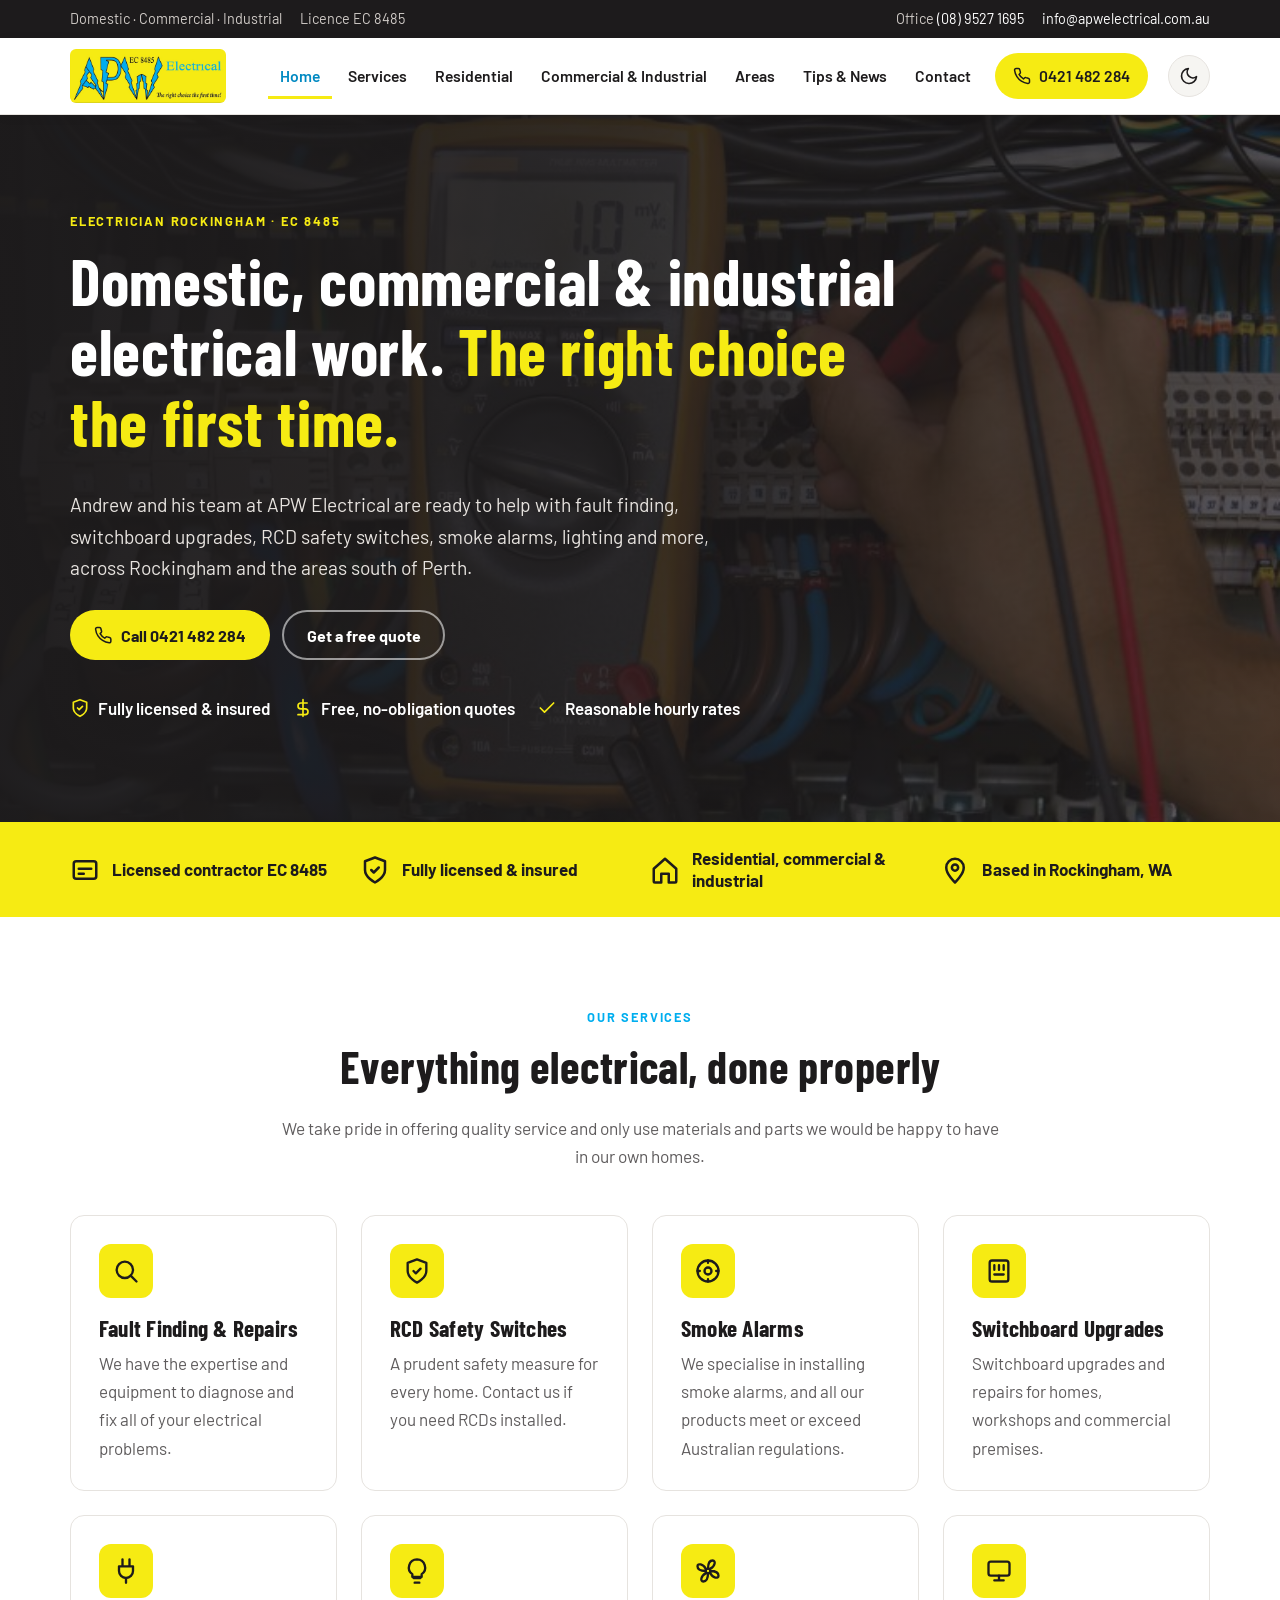
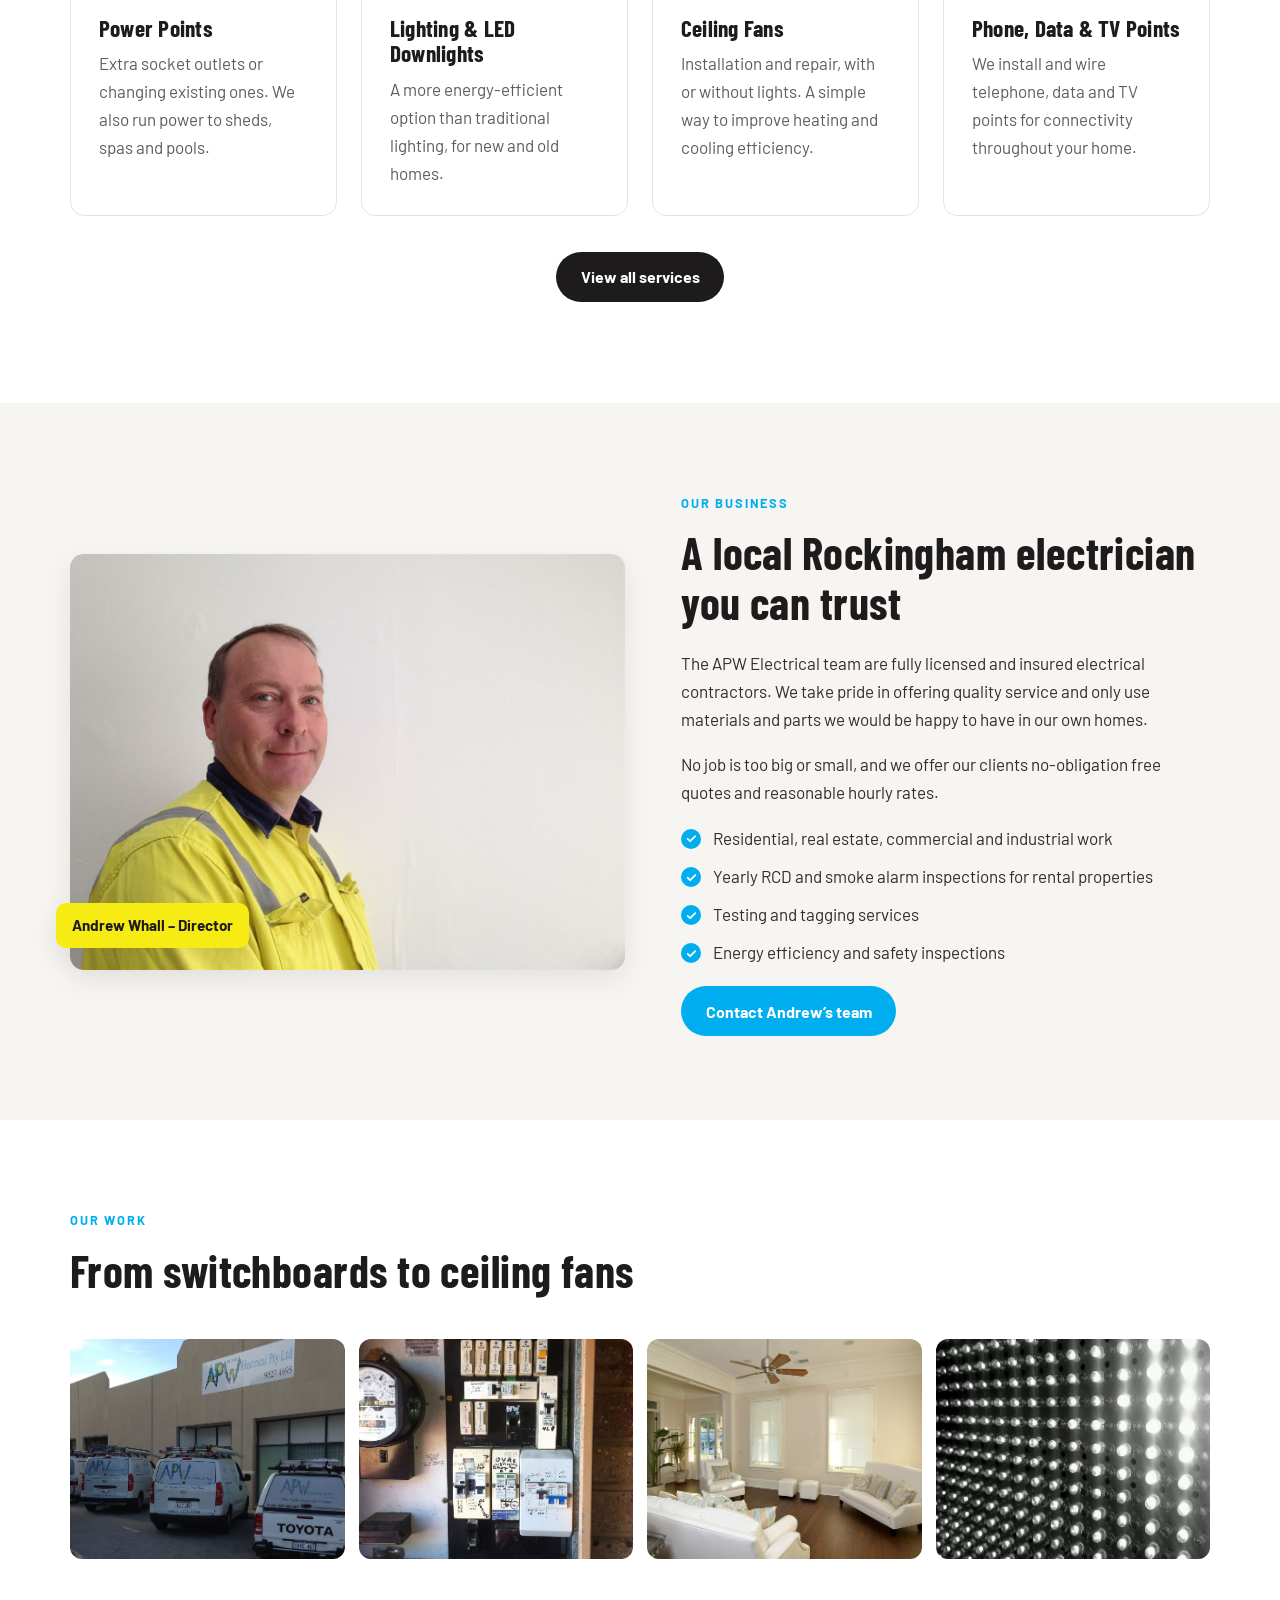
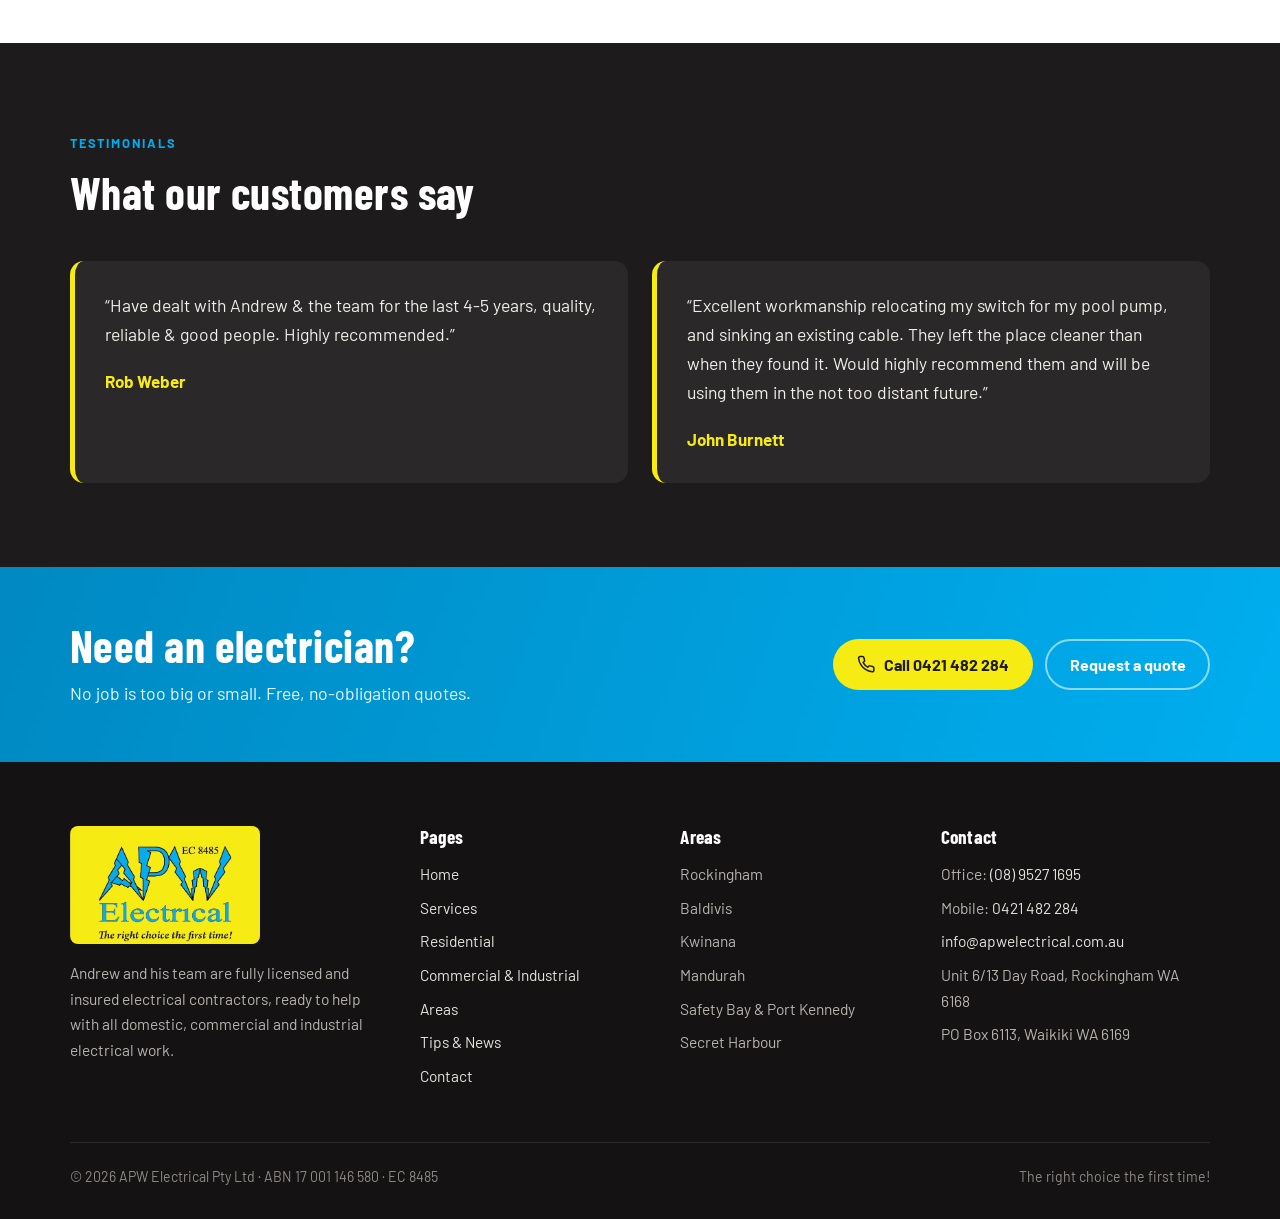
==== index.html @ 7815c83f "Initial commit: apw-electrical site" ====
<!DOCTYPE html>
<html lang="en-AU">
<head>
<meta charset="utf-8">
<meta name="viewport" content="width=device-width, initial-scale=1">
<title>APW Electrical | Electrician Rockingham | (08) 9527 1695</title>
<meta name="description" content="Licensed Rockingham electricians for domestic, commercial and industrial work. RCD safety switches, smoke alarms, switchboards, lighting and fault finding. Call 0421 482 284.">
<meta name="theme-color" content="#1d1b1c">
<script>(function(){var d=document.documentElement,t;try{t=localStorage.getItem('apw-theme')}catch(e){}if(t!=='light'&&t!=='dark'){t=window.matchMedia&&matchMedia('(prefers-color-scheme: dark)').matches?'dark':'light'}d.setAttribute('data-theme',t);d.classList.add('js')})();</script>
<link rel="preconnect" href="https://fonts.googleapis.com">
<link rel="preconnect" href="https://fonts.gstatic.com" crossorigin>
<link href="https://fonts.googleapis.com/css2?family=Barlow:wght@400;500;600;700&family=Barlow+Condensed:wght@600;700&display=swap" rel="stylesheet">
<link rel="stylesheet" href="css/style.css">
</head>
<body>
<a class="skip-link" href="#main">Skip to content</a>

<div class="topbar">
  <div class="container">
    <div><span>Domestic &middot; Commercial &middot; Industrial</span><span>Licence EC 8485</span></div>
    <div><span>Office <a href="tel:+61895271695">(08) 9527 1695</a></span><span><a href="mailto:info@apwelectrical.com.au">info@apwelectrical.com.au</a></span></div>
  </div>
</div>

<header class="site-header">
  <div class="container">
    <a class="brand" href="index.html" aria-label="APW Electrical home">
      <img src="images/apw-logo.jpg" alt="APW Electrical EC 8485 - The right choice the first time!" width="900" height="312">
    </a>
    <button class="menu-toggle" type="button" aria-label="Open menu" aria-expanded="false" aria-controls="site-nav">
      <svg class="icon-open" viewBox="0 0 24 24" fill="none" stroke="currentColor" stroke-width="2.2" stroke-linecap="round" aria-hidden="true"><path d="M3 6h18M3 12h18M3 18h18"/></svg>
      <svg class="icon-close" viewBox="0 0 24 24" fill="none" stroke="currentColor" stroke-width="2.2" stroke-linecap="round" aria-hidden="true"><path d="M6 6l12 12M18 6L6 18"/></svg>
    </button>
    <nav class="nav" id="site-nav" aria-label="Main">
      <ul>
        <li><a href="index.html" data-page="home" aria-current="page">Home</a></li>
        <li><a href="services.html" data-page="services">Services</a></li>
        <li><a href="residential.html" data-page="residential">Residential</a></li>
        <li><a href="commercial.html" data-page="commercial">Commercial &amp; Industrial</a></li>
        <li><a href="areas.html" data-page="areas">Areas</a></li>
        <li><a href="news.html" data-page="news">Tips &amp; News</a></li>
        <li><a href="contact.html" data-page="contact">Contact</a></li>
        <li class="nav-call"><a href="tel:+61421482284"><svg viewBox="0 0 24 24" fill="none" stroke="currentColor" stroke-width="2" stroke-linecap="round" stroke-linejoin="round" aria-hidden="true"><path d="M22 16.9v3a2 2 0 0 1-2.2 2 19.8 19.8 0 0 1-8.6-3.1 19.5 19.5 0 0 1-6-6A19.8 19.8 0 0 1 2.1 4.2 2 2 0 0 1 4.1 2h3a2 2 0 0 1 2 1.7c.1 1 .4 1.9.7 2.8a2 2 0 0 1-.5 2.1L8 9.9a16 16 0 0 0 6 6l1.3-1.3a2 2 0 0 1 2.1-.4c.9.3 1.8.6 2.8.7a2 2 0 0 1 1.7 2z"/></svg>0421 482 284</a></li>
      </ul>
    </nav>
    <button class="theme-toggle" type="button" aria-label="Switch to dark mode">
      <svg class="i-moon" viewBox="0 0 24 24" fill="none" stroke="currentColor" stroke-width="2" stroke-linecap="round" stroke-linejoin="round" aria-hidden="true"><path d="M21 12.8A9 9 0 1 1 11.2 3a7 7 0 0 0 9.8 9.8z"/></svg>
      <svg class="i-sun" viewBox="0 0 24 24" fill="none" stroke="currentColor" stroke-width="2" stroke-linecap="round" stroke-linejoin="round" aria-hidden="true"><circle cx="12" cy="12" r="4"/><path d="M12 2v2M12 20v2M4.9 4.9l1.4 1.4M17.7 17.7l1.4 1.4M2 12h2M20 12h2M4.9 19.1l1.4-1.4M17.7 6.3l1.4-1.4"/></svg>
    </button>
  </div>
</header>

<main id="main">
<section class="hero">
  <div class="hero-bg" style="background-image:url('images/multimeter-testing.jpg')"></div>
  <div class="container">
    <span class="eyebrow">Electrician Rockingham &middot; EC 8485</span>
    <h1>Domestic, commercial &amp; industrial electrical work. <span class="hl">The right choice the first time.</span></h1>
    <p class="lead">Andrew and his team at APW Electrical are ready to help with fault finding, switchboard upgrades, RCD safety switches, smoke alarms, lighting and more, across Rockingham and the areas south of Perth.</p>
    <div class="hero-actions">
      <a class="btn btn-yellow" href="tel:+61421482284"><svg viewBox="0 0 24 24" fill="none" stroke="currentColor" stroke-width="2" stroke-linecap="round" stroke-linejoin="round" aria-hidden="true"><path d="M22 16.9v3a2 2 0 0 1-2.2 2 19.8 19.8 0 0 1-8.6-3.1 19.5 19.5 0 0 1-6-6A19.8 19.8 0 0 1 2.1 4.2 2 2 0 0 1 4.1 2h3a2 2 0 0 1 2 1.7c.1 1 .4 1.9.7 2.8a2 2 0 0 1-.5 2.1L8 9.9a16 16 0 0 0 6 6l1.3-1.3a2 2 0 0 1 2.1-.4c.9.3 1.8.6 2.8.7a2 2 0 0 1 1.7 2z"/></svg>Call 0421 482 284</a>
      <a class="btn btn-ghost" href="contact.html">Get a free quote</a>
    </div>
    <ul class="hero-badges">
      <li><svg viewBox="0 0 24 24" fill="none" stroke="currentColor" stroke-width="2" stroke-linecap="round" stroke-linejoin="round" aria-hidden="true"><path d="M12 22s8-4 8-10V5l-8-3-8 3v7c0 6 8 10 8 10z"/><path d="M9 12l2 2 4-4"/></svg>Fully licensed &amp; insured</li>
      <li><svg viewBox="0 0 24 24" fill="none" stroke="currentColor" stroke-width="2" stroke-linecap="round" stroke-linejoin="round" aria-hidden="true"><path d="M12 2v20M17 6H9.5a3.5 3.5 0 0 0 0 7h5a3.5 3.5 0 0 1 0 7H6"/></svg>Free, no-obligation quotes</li>
      <li><svg viewBox="0 0 24 24" fill="none" stroke="currentColor" stroke-width="2" stroke-linecap="round" stroke-linejoin="round" aria-hidden="true"><path d="M20 6L9 17l-5-5"/></svg>Reasonable hourly rates</li>
    </ul>
  </div>
</section>

<section class="strip" aria-label="Why APW Electrical">
  <div class="container">
    <div><svg viewBox="0 0 24 24" fill="none" stroke="currentColor" stroke-width="2" stroke-linecap="round" stroke-linejoin="round" aria-hidden="true"><rect x="3" y="5" width="18" height="14" rx="2"/><path d="M7 15h4M7 11h10"/></svg>Licensed contractor EC 8485</div>
    <div><svg viewBox="0 0 24 24" fill="none" stroke="currentColor" stroke-width="2" stroke-linecap="round" stroke-linejoin="round" aria-hidden="true"><path d="M12 22s8-4 8-10V5l-8-3-8 3v7c0 6 8 10 8 10z"/><path d="M9 12l2 2 4-4"/></svg>Fully licensed &amp; insured</div>
    <div><svg viewBox="0 0 24 24" fill="none" stroke="currentColor" stroke-width="2" stroke-linecap="round" stroke-linejoin="round" aria-hidden="true"><path d="M3 11l9-8 9 8v10a1 1 0 0 1-1 1h-5v-7H9v7H4a1 1 0 0 1-1-1z"/></svg>Residential, commercial &amp; industrial</div>
    <div><svg viewBox="0 0 24 24" fill="none" stroke="currentColor" stroke-width="2" stroke-linecap="round" stroke-linejoin="round" aria-hidden="true"><path d="M12 22s7-6.5 7-12a7 7 0 0 0-14 0c0 5.5 7 12 7 12z"/><circle cx="12" cy="10" r="2.5"/></svg>Based in Rockingham, WA</div>
  </div>
</section>

<section class="section">
  <div class="container">
    <div class="section-head center">
      <span class="eyebrow">Our services</span>
      <h2>Everything electrical, done properly</h2>
      <p>We take pride in offering quality service and only use materials and parts we would be happy to have in our own homes.</p>
    </div>
    <div class="grid grid-4">
      <div class="card"><div class="icon"><svg viewBox="0 0 24 24" fill="none" stroke="currentColor" stroke-width="2" stroke-linecap="round" stroke-linejoin="round" aria-hidden="true"><circle cx="11" cy="11" r="7"/><path d="M21 21l-5-5"/></svg></div><h3>Fault Finding &amp; Repairs</h3><p>We have the expertise and equipment to diagnose and fix all of your electrical problems.</p></div>
      <div class="card"><div class="icon"><svg viewBox="0 0 24 24" fill="none" stroke="currentColor" stroke-width="2" stroke-linecap="round" stroke-linejoin="round" aria-hidden="true"><path d="M12 22s8-4 8-10V5l-8-3-8 3v7c0 6 8 10 8 10z"/><path d="M9 12l2 2 4-4"/></svg></div><h3>RCD Safety Switches</h3><p>A prudent safety measure for every home. Contact us if you need RCDs installed.</p></div>
      <div class="card"><div class="icon"><svg viewBox="0 0 24 24" fill="none" stroke="currentColor" stroke-width="2" stroke-linecap="round" stroke-linejoin="round" aria-hidden="true"><circle cx="12" cy="12" r="9"/><circle cx="12" cy="12" r="3"/><path d="M12 3v2M12 19v2M3 12h2M19 12h2"/></svg></div><h3>Smoke Alarms</h3><p>We specialise in installing smoke alarms, and all our products meet or exceed Australian regulations.</p></div>
      <div class="card"><div class="icon"><svg viewBox="0 0 24 24" fill="none" stroke="currentColor" stroke-width="2" stroke-linecap="round" stroke-linejoin="round" aria-hidden="true"><rect x="4" y="3" width="16" height="18" rx="2"/><path d="M8 7v4M12 7v4M16 7v4M8 15h8"/></svg></div><h3>Switchboard Upgrades</h3><p>Switchboard upgrades and repairs for homes, workshops and commercial premises.</p></div>
      <div class="card"><div class="icon"><svg viewBox="0 0 24 24" fill="none" stroke="currentColor" stroke-width="2" stroke-linecap="round" stroke-linejoin="round" aria-hidden="true"><path d="M9 2v6M15 2v6M6 8h12v4a6 6 0 0 1-12 0V8zM12 18v4"/></svg></div><h3>Power Points</h3><p>Extra socket outlets or changing existing ones. We also run power to sheds, spas and pools.</p></div>
      <div class="card"><div class="icon"><svg viewBox="0 0 24 24" fill="none" stroke="currentColor" stroke-width="2" stroke-linecap="round" stroke-linejoin="round" aria-hidden="true"><path d="M9 18h6M10 22h4M12 2a7 7 0 0 0-4 12.7V17h8v-2.3A7 7 0 0 0 12 2z"/></svg></div><h3>Lighting &amp; LED Downlights</h3><p>A more energy-efficient option than traditional lighting, for new and old homes.</p></div>
      <div class="card"><div class="icon"><svg viewBox="0 0 24 24" fill="none" stroke="currentColor" stroke-width="2" stroke-linecap="round" stroke-linejoin="round" aria-hidden="true"><circle cx="12" cy="12" r="2"/><path d="M12 10c0-4 1-7 4-7s2 5-2 7M14 12c4 0 7 1 7 4s-5 2-7-2M12 14c0 4-1 7-4 7s-2-5 2-7M10 12c-4 0-7-1-7-4s5-2 7 2"/></svg></div><h3>Ceiling Fans</h3><p>Installation and repair, with or without lights. A simple way to improve heating and cooling efficiency.</p></div>
      <div class="card"><div class="icon"><svg viewBox="0 0 24 24" fill="none" stroke="currentColor" stroke-width="2" stroke-linecap="round" stroke-linejoin="round" aria-hidden="true"><rect x="3" y="4" width="18" height="12" rx="2"/><path d="M8 20h8M12 16v4"/></svg></div><h3>Phone, Data &amp; TV Points</h3><p>We install and wire telephone, data and TV points for connectivity throughout your home.</p></div>
    </div>
    <p style="text-align:center;margin-top:36px"><a class="btn btn-dark" href="services.html">View all services</a></p>
  </div>
</section>

<section class="section section-soft">
  <div class="container split">
    <div class="split-img">
      <img src="images/andrew-whall-director.jpg" alt="Andrew Whall, Director of APW Electrical" width="1200" height="900" loading="lazy">
      <span class="tag">Andrew Whall &ndash; Director</span>
    </div>
    <div>
      <span class="eyebrow">Our business</span>
      <h2>A local Rockingham electrician you can trust</h2>
      <p>The APW Electrical team are fully licensed and insured electrical contractors. We take pride in offering quality service and only use materials and parts we would be happy to have in our own homes.</p>
      <p>No job is too big or small, and we offer our clients no-obligation free quotes and reasonable hourly rates.</p>
      <ul class="ticks">
        <li>Residential, real estate, commercial and industrial work</li>
        <li>Yearly RCD and smoke alarm inspections for rental properties</li>
        <li>Testing and tagging services</li>
        <li>Energy efficiency and safety inspections</li>
      </ul>
      <a class="btn btn-blue" href="contact.html">Contact Andrew&rsquo;s team</a>
    </div>
  </div>
</section>

<section class="section">
  <div class="container">
    <div class="section-head">
      <span class="eyebrow">Our work</span>
      <h2>From switchboards to ceiling fans</h2>
    </div>
    <div class="gallery">
      <img src="images/apw-office-vans.jpg" alt="APW Electrical vans outside the Rockingham office" width="1600" height="966" loading="lazy">
      <img src="images/switchboard.jpg" alt="Home switchboard with RCD safety switches" width="629" height="868" loading="lazy">
      <img src="images/ceiling-fan.jpg" alt="Ceiling fan installed in a living room" width="1400" height="933" loading="lazy">
      <img src="images/led-lighting.jpg" alt="LED lighting" width="772" height="466" loading="lazy">
    </div>
  </div>
</section>

<section class="section section-dark">
  <div class="container">
    <div class="section-head">
      <span class="eyebrow">Testimonials</span>
      <h2>What our customers say</h2>
    </div>
    <div class="grid grid-2">
      <blockquote class="quote"><p>&ldquo;Have dealt with Andrew &amp; the team for the last 4-5 years, quality, reliable &amp; good people. Highly recommended.&rdquo;</p><cite>Rob Weber</cite></blockquote>
      <blockquote class="quote"><p>&ldquo;Excellent workmanship relocating my switch for my pool pump, and sinking an existing cable. They left the place cleaner than when they found it. Would highly recommend them and will be using them in the not too distant future.&rdquo;</p><cite>John Burnett</cite></blockquote>
    </div>
  </div>
</section>

<section class="cta">
  <div class="container">
    <div>
      <h2>Need an electrician?</h2>
      <p>No job is too big or small. Free, no-obligation quotes.</p>
    </div>
    <div class="actions">
      <a class="btn btn-yellow" href="tel:+61421482284"><svg viewBox="0 0 24 24" fill="none" stroke="currentColor" stroke-width="2" stroke-linecap="round" stroke-linejoin="round" aria-hidden="true"><path d="M22 16.9v3a2 2 0 0 1-2.2 2 19.8 19.8 0 0 1-8.6-3.1 19.5 19.5 0 0 1-6-6A19.8 19.8 0 0 1 2.1 4.2 2 2 0 0 1 4.1 2h3a2 2 0 0 1 2 1.7c.1 1 .4 1.9.7 2.8a2 2 0 0 1-.5 2.1L8 9.9a16 16 0 0 0 6 6l1.3-1.3a2 2 0 0 1 2.1-.4c.9.3 1.8.6 2.8.7a2 2 0 0 1 1.7 2z"/></svg>Call 0421 482 284</a>
      <a class="btn btn-ghost" href="contact.html">Request a quote</a>
    </div>
  </div>
</section>
</main>

<footer class="site-footer">
  <div class="container">
    <div class="footer-grid">
      <div>
        <img class="footer-logo" src="images/apw-logo-stacked.jpg" alt="APW Electrical" width="553" height="343" loading="lazy">
        <p>Andrew and his team are fully licensed and insured electrical contractors, ready to help with all domestic, commercial and industrial electrical work.</p>
      </div>
      <div>
        <h4>Pages</h4>
        <ul>
          <li><a href="index.html">Home</a></li>
          <li><a href="services.html">Services</a></li>
          <li><a href="residential.html">Residential</a></li>
          <li><a href="commercial.html">Commercial &amp; Industrial</a></li>
          <li><a href="areas.html">Areas</a></li>
          <li><a href="news.html">Tips &amp; News</a></li>
          <li><a href="contact.html">Contact</a></li>
        </ul>
      </div>
      <div>
        <h4>Areas</h4>
        <ul>
          <li>Rockingham</li>
          <li>Baldivis</li>
          <li>Kwinana</li>
          <li>Mandurah</li>
          <li>Safety Bay &amp; Port Kennedy</li>
          <li>Secret Harbour</li>
        </ul>
      </div>
      <div>
        <h4>Contact</h4>
        <ul>
          <li>Office: <a href="tel:+61895271695">(08) 9527 1695</a></li>
          <li>Mobile: <a href="tel:+61421482284">0421 482 284</a></li>
          <li><a href="mailto:info@apwelectrical.com.au">info@apwelectrical.com.au</a></li>
          <li>Unit 6/13 Day Road, Rockingham WA 6168</li>
          <li>PO Box 6113, Waikiki WA 6169</li>
        </ul>
      </div>
    </div>
    <div class="footer-bottom">
      <span>&copy; <span id="year">2026</span> APW Electrical Pty Ltd &middot; ABN 17 001 146 580 &middot; EC 8485</span>
      <span>The right choice the first time!</span>
    </div>
  </div>
</footer>

<div class="call-bar">
  <a href="tel:+61421482284"><svg viewBox="0 0 24 24" fill="none" stroke="currentColor" stroke-width="2" stroke-linecap="round" stroke-linejoin="round" aria-hidden="true"><path d="M22 16.9v3a2 2 0 0 1-2.2 2 19.8 19.8 0 0 1-8.6-3.1 19.5 19.5 0 0 1-6-6A19.8 19.8 0 0 1 2.1 4.2 2 2 0 0 1 4.1 2h3a2 2 0 0 1 2 1.7c.1 1 .4 1.9.7 2.8a2 2 0 0 1-.5 2.1L8 9.9a16 16 0 0 0 6 6l1.3-1.3a2 2 0 0 1 2.1-.4c.9.3 1.8.6 2.8.7a2 2 0 0 1 1.7 2z"/></svg>Call 0421 482 284</a>
  <a href="contact.html">Free quote</a>
</div>

<script src="js/main.js"></script>
</body>
</html>
---- css/style.css ----
/* APW Electrical — refreshed site
   Brand colours taken from the original logo and banners:
   yellow #F6EB13, sky blue #00AEEF, charcoal #231F20 */

:root {
  --yellow: #f6eb13;
  --yellow-dark: #e0d300;
  --blue: #00aeef;
  --blue-dark: #0089c2;
  --ink: #1d1b1c;
  --ink-2: #2b2829;
  --text: #2f2d2e;
  --muted: #5f5c5d;
  --line: #e6e3df;
  --bg: #ffffff;
  --bg-soft: #f6f5f2;
  --radius: 14px;
  --shadow: 0 10px 30px rgba(20, 18, 19, 0.08);
  --max: 1180px;
  --font: "Barlow", system-ui, -apple-system, "Segoe UI", Roboto, Arial, sans-serif;
  --font-head: "Barlow Condensed", "Barlow", system-ui, sans-serif;
  /* theme tokens */
  --surface: #ffffff;
  --heading: var(--ink);
  --link: var(--blue-dark);
  --input-bg: #ffffff;
  --input-border: #d6d2cd;
  --note-bg: #fffbd6;
  --note-border: #efe27a;
  --note-text: var(--ink);
  --header-bg: rgba(255, 255, 255, 0.82);
  --footer-bg: #141213;
  --btn-dark-bg: var(--ink);
  --btn-dark-text: #ffffff;
  --img-filter: none;
  --ease: cubic-bezier(.2, .7, .2, 1);
  color-scheme: light;
}

:root[data-theme="dark"] {
  --bg: #121112;
  --bg-soft: #191819;
  --surface: #211f20;
  --text: #d8d3ce;
  --muted: #a59f9a;
  --line: #353233;
  --heading: #f5f2ef;
  --link: #4fcaf6;
  --input-bg: #181718;
  --input-border: #46423f;
  --note-bg: #2b2810;
  --note-border: #5d5519;
  --note-text: #f3ebb0;
  --header-bg: rgba(22, 21, 22, 0.82);
  --footer-bg: #0b0a0b;
  --btn-dark-bg: #f5f2ef;
  --btn-dark-text: #121112;
  --shadow: 0 10px 30px rgba(0, 0, 0, 0.45);
  --img-filter: brightness(.9);
  color-scheme: dark;
}

*, *::before, *::after { box-sizing: border-box; }

html { scroll-behavior: smooth; -webkit-text-size-adjust: 100%; }

body {
  margin: 0;
  font-family: var(--font);
  font-size: 17px;
  line-height: 1.65;
  color: var(--text);
  background: var(--bg);
  overflow-x: hidden;
}

img { max-width: 100%; height: auto; display: block; }

a { color: var(--link); }
a:hover { color: var(--heading); }

h1, h2, h3, h4 {
  font-family: var(--font-head);
  color: var(--heading);
  line-height: 1.1;
  margin: 0 0 .5em;
  font-weight: 700;
  letter-spacing: .01em;
}
h1 { font-size: clamp(2.3rem, 6vw, 4rem); }
h2 { font-size: clamp(1.9rem, 4vw, 2.8rem); }
h3 { font-size: 1.45rem; }
p { margin: 0 0 1em; }

.container { width: 100%; max-width: var(--max); margin: 0 auto; padding: 0 20px; }

.skip-link {
  position: absolute; left: -999px; top: 0;
  background: var(--yellow); color: var(--ink); padding: 10px 16px; z-index: 100;
}
.skip-link:focus { left: 10px; top: 10px; }

/* ---------- Buttons ---------- */
.btn {
  display: inline-flex; align-items: center; justify-content: center; gap: .5em;
  padding: .85em 1.4em;
  border-radius: 999px;
  font-weight: 700; font-size: 1rem;
  text-decoration: none;
  border: 2px solid transparent;
  transition: transform .15s ease, background .15s ease, color .15s ease;
  cursor: pointer;
  line-height: 1.2;
}
.btn:hover { transform: translateY(-1px); }
.btn svg { width: 1.15em; height: 1.15em; flex: none; }
.btn-yellow { background: var(--yellow); color: var(--ink); }
.btn-yellow:hover { background: var(--yellow-dark); color: var(--ink); }
.btn-blue { background: var(--blue); color: #fff; }
.btn-blue:hover { background: var(--blue-dark); color: #fff; }
.btn-ghost { border-color: rgba(255,255,255,.55); color: #fff; }
.btn-ghost:hover { background: #fff; color: var(--ink); }
.btn-dark { background: var(--btn-dark-bg); color: var(--btn-dark-text); }
.btn-dark:hover { background: var(--blue); color: #fff; }

/* ---------- Top bar ---------- */
.topbar { background: var(--ink); color: #cfcac6; font-size: .9rem; }
.topbar .container { display: flex; justify-content: space-between; gap: 16px; padding-top: 7px; padding-bottom: 7px; flex-wrap: wrap; }
.topbar a { color: #fff; text-decoration: none; }
.topbar a:hover { color: var(--yellow); }
.topbar span + span { margin-left: 18px; }

/* ---------- Header / nav ---------- */
.site-header {
  position: sticky; top: 0; z-index: 50;
  background: var(--surface);
  border-bottom: 1px solid var(--line);
  box-shadow: 0 2px 12px rgba(0,0,0,.04);
}
.site-header .container { display: flex; align-items: center; justify-content: space-between; gap: 20px; min-height: 76px; }
.brand { display: block; flex: none; }
.brand img { height: 54px; width: auto; border-radius: 6px; }

.nav ul { list-style: none; margin: 0; padding: 0; display: flex; align-items: center; gap: 4px; }
.nav a {
  display: block; padding: 10px 12px; border-radius: 8px;
  color: var(--heading); text-decoration: none; font-weight: 600; font-size: .98rem;
}
.nav a:hover { background: var(--bg-soft); }
.nav a[aria-current="page"] { color: var(--link); box-shadow: inset 0 -3px 0 var(--yellow); border-radius: 0; }
.nav .nav-call { margin-left: 8px; }
.nav .nav-call a { background: var(--yellow); color: var(--ink); border-radius: 999px; padding: 10px 18px; display: flex; gap: 8px; align-items: center; white-space: nowrap; }
.nav .nav-call a:hover { background: var(--yellow-dark); }
.nav .nav-call svg { width: 18px; height: 18px; }

.menu-toggle {
  display: none;
  background: none; border: 0; padding: 10px; margin-right: -10px; cursor: pointer; color: var(--heading);
}
.menu-toggle svg { width: 30px; height: 30px; }
.menu-toggle .icon-close { display: none; }
.menu-open .menu-toggle .icon-open { display: none; }
.menu-open .menu-toggle .icon-close { display: block; }

/* ---------- Hero ---------- */
.hero {
  position: relative;
  background: var(--ink);
  color: #fff;
  overflow: hidden;
}
.hero-bg {
  position: absolute; inset: 0;
  background-size: cover; background-position: center;
  opacity: .38;
}
.hero::after {
  content: ""; position: absolute; inset: 0;
  background: linear-gradient(100deg, rgba(29,27,28,.96) 0%, rgba(29,27,28,.75) 45%, rgba(29,27,28,.2) 100%);
}
.hero .container { position: relative; z-index: 1; padding-top: 90px; padding-bottom: 100px; }
.hero h1 { color: #fff; max-width: 13em; }
.hero h1 .hl { color: var(--yellow); }
.hero .lead { font-size: 1.2rem; max-width: 34em; color: #e7e3df; }
.eyebrow {
  display: inline-block; font-weight: 700; text-transform: uppercase; letter-spacing: .14em;
  font-size: .8rem; color: var(--blue); margin-bottom: 14px;
}
.hero .eyebrow { color: var(--yellow); }
.hero-actions { display: flex; flex-wrap: wrap; gap: 12px; margin-top: 26px; }
.hero-badges { display: flex; flex-wrap: wrap; gap: 10px 22px; margin: 34px 0 0; padding: 0; list-style: none; color: #fff; font-weight: 600; }
.hero-badges li { display: flex; align-items: center; gap: 8px; }
.hero-badges svg { width: 20px; height: 20px; color: var(--yellow); flex: none; }

/* Page hero (inner pages) */
.page-hero .container { padding-top: 64px; padding-bottom: 64px; }
.page-hero h1 { font-size: clamp(2.1rem, 5vw, 3.3rem); }
.breadcrumb { font-size: .9rem; color: #bdb8b3; margin-bottom: 10px; }
.breadcrumb a { color: #fff; }

/* ---------- Sections ---------- */
.section { padding: 84px 0; }
.section-soft { background: var(--bg-soft); }
.section-dark { background: var(--ink); color: #dcd7d2; }
.section-dark h2, .section-dark h3 { color: #fff; }
.section-head { max-width: 720px; margin-bottom: 44px; }
.section-head.center { margin-left: auto; margin-right: auto; text-align: center; }
.section-head p { color: var(--muted); font-size: 1.08rem; }
.section-dark .section-head p { color: #c8c3be; }

.grid { display: grid; gap: 24px; }
.grid-3 { grid-template-columns: repeat(3, 1fr); }
.grid-4 { grid-template-columns: repeat(4, 1fr); }
.grid-2 { grid-template-columns: repeat(2, 1fr); }

/* Service cards */
.card {
  background: var(--surface);
  border: 1px solid var(--line);
  border-radius: var(--radius);
  padding: 28px;
  transition: transform .2s ease, box-shadow .2s ease, border-color .2s ease;
}
.card:hover { transform: translateY(-3px); box-shadow: var(--shadow); border-color: transparent; }
.card h3 { margin-bottom: .35em; }
.card p { color: var(--muted); margin: 0; }
.icon {
  width: 54px; height: 54px; border-radius: 12px;
  display: grid; place-items: center;
  background: var(--yellow); color: var(--ink);
  margin-bottom: 18px;
}
.icon svg { width: 28px; height: 28px; }
.card a.more { display: inline-block; margin-top: 14px; font-weight: 700; text-decoration: none; }

/* Split layout */
.split { display: grid; grid-template-columns: 1.05fr 1fr; gap: 56px; align-items: center; }
.split.reverse > :first-child { order: 2; }
.split-img { position: relative; }
.split-img img { border-radius: var(--radius); box-shadow: var(--shadow); width: 100%; object-fit: cover; }
.split-img .tag {
  position: absolute; left: -14px; bottom: 22px;
  background: var(--yellow); color: var(--ink); font-weight: 700;
  padding: 10px 16px; border-radius: 10px; box-shadow: var(--shadow);
  font-size: .95rem;
}

.ticks { list-style: none; padding: 0; margin: 0 0 1.2em; }
.ticks li { position: relative; padding-left: 32px; margin-bottom: 10px; }
.ticks li::before {
  content: ""; position: absolute; left: 0; top: .32em;
  width: 20px; height: 20px; border-radius: 50%;
  background: var(--blue) url("data:image/svg+xml,%3Csvg xmlns='http://www.w3.org/2000/svg' viewBox='0 0 24 24' fill='none' stroke='white' stroke-width='3.2' stroke-linecap='round' stroke-linejoin='round'%3E%3Cpath d='M5 12.5l4.5 4.5L19 7.5'/%3E%3C/svg%3E") center / 13px no-repeat;
}
.ticks.cols { columns: 2; column-gap: 32px; }
.ticks.cols li { break-inside: avoid; }

/* Stats strip */
.strip { background: var(--yellow); color: var(--ink); }
.strip .container { display: grid; grid-template-columns: repeat(4, 1fr); gap: 20px; padding-top: 26px; padding-bottom: 26px; }
.strip div { display: flex; align-items: center; gap: 12px; font-weight: 700; line-height: 1.25; }
.strip svg { width: 30px; height: 30px; flex: none; }

/* Photo gallery */
.gallery { display: grid; grid-template-columns: repeat(4, 1fr); gap: 14px; }
.gallery img { width: 100%; height: 220px; object-fit: cover; border-radius: 12px; }

/* Testimonials */
.quote {
  background: var(--ink-2); border-radius: var(--radius); padding: 30px; margin: 0;
  border-left: 5px solid var(--yellow);
}
.quote p { color: #f1ede9; font-size: 1.1rem; }
.quote cite { font-style: normal; font-weight: 700; color: var(--yellow); }

/* CTA band */
.cta { background: linear-gradient(110deg, var(--blue-dark), var(--blue)); color: #fff; }
.cta .container { display: flex; align-items: center; justify-content: space-between; gap: 24px; padding-top: 54px; padding-bottom: 54px; flex-wrap: wrap; }
.cta h2 { color: #fff; margin: 0 0 .2em; }
.cta p { margin: 0; color: #e8f7fd; font-size: 1.1rem; }
.cta .actions { display: flex; gap: 12px; flex-wrap: wrap; }

/* Prose / long content */
.prose h2 { font-size: clamp(1.6rem, 3.4vw, 2.1rem); margin-top: 1.4em; }
.prose h2:first-child { margin-top: 0; }
.prose p { max-width: 70ch; }
.service-block { display: grid; grid-template-columns: 54px 1fr; gap: 20px; padding: 28px 0; border-bottom: 1px solid var(--line); }
.service-block:last-child { border-bottom: 0; }
.service-block .icon { margin: 0; }
.service-block h3 { margin-top: 6px; }
.note {
  background: var(--note-bg); border: 1px solid var(--note-border); border-radius: 12px;
  padding: 16px 20px; color: var(--note-text); font-weight: 500;
}

/* Sidebar layout */
.with-aside { display: grid; grid-template-columns: 1fr 340px; gap: 48px; align-items: start; }
.aside-card {
  position: sticky; top: 100px;
  background: var(--ink); color: #dcd7d2; border-radius: var(--radius); padding: 28px;
}
.aside-card h3 { color: #fff; }
.aside-card .btn { width: 100%; margin-top: 10px; }
.aside-card small { display: block; margin-top: 14px; color: #a9a39e; }

/* Areas */
.chips { display: flex; flex-wrap: wrap; gap: 10px; list-style: none; padding: 0; margin: 0; }
.chips li {
  background: var(--surface); border: 1px solid var(--line); border-radius: 999px;
  padding: 10px 18px; font-weight: 600; display: flex; align-items: center; gap: 8px;
}
.chips svg { width: 18px; height: 18px; color: var(--blue); }

/* News */
.post { background: var(--surface); border: 1px solid var(--line); border-radius: var(--radius); padding: 32px; }
.post time { display: block; font-size: .9rem; color: var(--muted); margin-bottom: 6px; font-weight: 600; }
.post + .post { margin-top: 24px; }

/* Contact */
.contact-list { list-style: none; padding: 0; margin: 0; }
.contact-list li { display: grid; grid-template-columns: 46px 1fr; gap: 14px; padding: 16px 0; border-bottom: 1px solid var(--line); }
.contact-list li:last-child { border-bottom: 0; }
.contact-list .icon { width: 46px; height: 46px; margin: 0; border-radius: 10px; }
.contact-list .icon svg { width: 22px; height: 22px; }
.contact-list strong { display: block; color: var(--heading); }
.contact-list a { font-weight: 600; text-decoration: none; }

.form { background: var(--surface); border: 1px solid var(--line); border-radius: var(--radius); padding: 30px; box-shadow: var(--shadow); }
.form label { display: block; font-weight: 600; margin-bottom: 6px; color: var(--heading); }
.form .field { margin-bottom: 18px; }
.form input, .form textarea, .form select {
  width: 100%; font: inherit; color: var(--text);
  padding: 13px 14px; border: 1.5px solid var(--input-border); border-radius: 10px; background: var(--input-bg);
}
.form input:focus, .form textarea:focus, .form select:focus { outline: none; border-color: var(--blue); box-shadow: 0 0 0 3px rgba(0,174,239,.18); }
.form textarea { min-height: 140px; resize: vertical; }
.form .row { display: grid; grid-template-columns: 1fr 1fr; gap: 16px; }
.form .btn { width: 100%; }
.form small { display: block; margin-top: 10px; color: var(--muted); }

.map-link { display: block; border-radius: var(--radius); overflow: hidden; position: relative; }
.map-link img { width: 100%; height: 280px; object-fit: cover; }

/* ---------- Footer ---------- */
.site-footer { background: var(--footer-bg); color: #b9b3ae; font-size: .97rem; }
.site-footer .container { padding-top: 64px; padding-bottom: 30px; }
.footer-grid { display: grid; grid-template-columns: 1.4fr 1fr 1fr 1.2fr; gap: 36px; }
.site-footer h4 { color: #fff; font-size: 1.2rem; margin-bottom: 14px; }
.site-footer ul { list-style: none; margin: 0; padding: 0; }
.site-footer li { margin-bottom: 8px; }
.site-footer a { color: #e6e1dc; text-decoration: none; }
.site-footer a:hover { color: var(--yellow); }
.footer-logo { width: 190px; border-radius: 8px; margin-bottom: 16px; }
.footer-bottom {
  margin-top: 46px; padding-top: 22px; border-top: 1px solid #2c2a2b;
  display: flex; justify-content: space-between; gap: 12px; flex-wrap: wrap; font-size: .88rem; color: #8f8984;
}

/* Mobile sticky call bar */
.call-bar { display: none; }

/* ---------- Responsive ---------- */
@media (max-width: 1060px) {
  .nav a { padding: 10px 9px; font-size: .95rem; }
  .grid-4, .gallery { grid-template-columns: repeat(2, 1fr); }
  .footer-grid { grid-template-columns: 1fr 1fr; }
}

@media (max-width: 920px) {
  .menu-toggle { display: block; }
  .nav {
    position: fixed; left: 0; right: 0; top: var(--header-h, 76px); bottom: 0;
    background: var(--surface);
    padding: 12px 20px 120px;
    overflow-y: auto;
    transform: translateX(100%); opacity: 0;
    transition: transform .32s var(--ease), opacity .32s var(--ease), visibility 0s linear .32s;
    visibility: hidden;
  }
  .menu-open .nav { transform: none; opacity: 1; visibility: visible; transition: transform .32s var(--ease), opacity .32s var(--ease), visibility 0s; }
  .nav ul { flex-direction: column; align-items: stretch; gap: 0; }
  .nav li { border-bottom: 1px solid var(--line); }
  .nav a { padding: 16px 6px; font-size: 1.15rem; }
  .nav a[aria-current="page"] { box-shadow: inset 4px 0 0 var(--yellow); padding-left: 16px; }
  .nav .nav-call { margin: 20px 0 0; border: 0; }
  .nav .nav-call a { justify-content: center; padding: 16px; }
  body.menu-open { overflow: hidden; }

  .split, .with-aside { grid-template-columns: 1fr; gap: 36px; }
  .split.reverse > :first-child { order: 0; }
  .aside-card { position: static; }
  .grid-3 { grid-template-columns: repeat(2, 1fr); }
  .strip .container { grid-template-columns: repeat(2, 1fr); }
}

@media (max-width: 640px) {
  body { font-size: 16.5px; padding-bottom: 68px; }
  .topbar { display: none; }
  .site-header .container { min-height: 66px; }
  .brand img { height: 44px; }
  .nav { top: var(--header-h, 66px); }
  .section { padding: 60px 0; }
  .hero .container { padding-top: 56px; padding-bottom: 64px; }
  .hero::after { background: linear-gradient(180deg, rgba(29,27,28,.85), rgba(29,27,28,.92)); }
  .hero .lead { font-size: 1.08rem; }
  .hero-actions .btn { flex: 1 1 100%; }
  .page-hero .container { padding-top: 44px; padding-bottom: 44px; }
  .grid-3, .grid-2, .grid-4 { grid-template-columns: 1fr; }
  .gallery { grid-template-columns: 1fr 1fr; gap: 10px; }
  .gallery img { height: 150px; }
  .strip .container { grid-template-columns: 1fr 1fr; gap: 16px; }
  .strip div { font-size: .95rem; }
  .ticks.cols { columns: 1; }
  .card { padding: 24px; }
  .split-img .tag { left: 12px; }
  .service-block { grid-template-columns: 1fr; gap: 12px; }
  .form { padding: 22px; }
  .form .row { grid-template-columns: 1fr; gap: 0; }
  .cta .actions, .cta .actions .btn { width: 100%; }
  .footer-grid { grid-template-columns: 1fr; gap: 30px; }

  .call-bar {
    display: grid; grid-template-columns: 1fr 1fr;
    position: fixed; left: 0; right: 0; bottom: 0; z-index: 60;
    box-shadow: 0 -4px 18px rgba(0,0,0,.15);
  }
  .call-bar a {
    display: flex; align-items: center; justify-content: center; gap: 8px;
    min-height: 60px; font-weight: 700; text-decoration: none; font-size: 1rem;
  }
  .call-bar a:first-child { background: var(--yellow); color: var(--ink); }
  .call-bar a:last-child { background: var(--ink); color: #fff; }
  .call-bar svg { width: 20px; height: 20px; }
}

/* =========================================================
   Polish: theme toggle, motion, back-to-top, focus
   ========================================================= */
body { transition: background-color .3s ease, color .3s ease; }
img { filter: var(--img-filter); }
.brand img, .footer-logo { filter: none; }

/* Theme toggle */
.brand { margin-right: auto; }
.theme-toggle {
  flex: none; width: 42px; height: 42px; border-radius: 50%;
  display: grid; place-items: center; cursor: pointer;
  background: var(--bg-soft); color: var(--heading); border: 1px solid var(--line);
  transition: background-color .2s ease, transform .2s var(--ease), color .2s ease;
}
.theme-toggle:hover { background: var(--yellow); color: var(--ink); transform: rotate(-12deg); }
.theme-toggle svg { width: 20px; height: 20px; }
.theme-toggle .i-sun { display: none; }
[data-theme="dark"] .theme-toggle .i-sun { display: block; }
[data-theme="dark"] .theme-toggle .i-moon { display: none; }
@media (max-width: 920px) {
  .site-header .container { gap: 10px; }
  .menu-toggle { order: 3; }
}

/* Sticky header: shadow + blur once scrolled */
.site-header { transition: background-color .25s ease, box-shadow .25s ease, border-color .25s ease; }
/* Blur lives on a pseudo-element: backdrop-filter on the header itself would
   trap the fixed mobile menu inside the header box. */
.site-header::before {
  content: ""; position: absolute; inset: 0; z-index: -1;
  background: var(--header-bg);
  -webkit-backdrop-filter: saturate(160%) blur(12px);
  backdrop-filter: saturate(160%) blur(12px);
  opacity: 0; transition: opacity .25s ease;
}
.site-header.scrolled { background: transparent; box-shadow: 0 8px 24px rgba(0, 0, 0, .12); }
.site-header.scrolled::before { opacity: 1; }
.menu-open .site-header { background: var(--surface); }

/* Smoother hovers */
.btn { transition: transform .2s var(--ease), background-color .2s ease, color .2s ease, box-shadow .2s ease, border-color .2s ease; }
.btn:hover { box-shadow: 0 8px 20px rgba(0, 0, 0, .16); }
.btn:active { transform: translateY(0); }
.nav a { transition: background-color .2s ease, color .2s ease, box-shadow .2s ease; }
.card { transition: transform .3s var(--ease), box-shadow .3s var(--ease), border-color .3s ease, background-color .3s ease; }
.card .icon { transition: transform .3s var(--ease); }
.card:hover .icon { transform: scale(1.08) rotate(-4deg); }

/* Image hover zoom */
.gallery img, .split-img img, .map-link img { transition: transform .4s var(--ease), box-shadow .4s var(--ease); }
.gallery img:hover, .split-img:hover img { transform: scale(1.03); }

/* Scroll reveal (only when JS is running) */
.js .reveal {
  opacity: 0; transform: translateY(22px);
  transition: opacity .5s var(--ease), transform .5s var(--ease);
  transition-delay: var(--d, 0ms);
}
.js .reveal.in { opacity: 1; transform: none; }
.js .card.reveal.in { transition: opacity .5s var(--ease) var(--d, 0ms), transform .3s var(--ease), box-shadow .3s var(--ease), border-color .3s ease, background-color .3s ease; }

/* Back to top */
.to-top {
  position: fixed; right: 18px; bottom: 22px; z-index: 55;
  width: 46px; height: 46px; border-radius: 50%; border: 0; cursor: pointer;
  display: grid; place-items: center;
  background: var(--yellow); color: var(--ink); box-shadow: var(--shadow);
  opacity: 0; transform: translateY(12px); pointer-events: none;
  transition: opacity .25s ease, transform .25s var(--ease), background-color .2s ease;
}
.to-top.show { opacity: 1; transform: none; pointer-events: auto; }
.to-top:hover { background: var(--yellow-dark); }
.to-top svg { width: 22px; height: 22px; }
@media (max-width: 640px) { .to-top { bottom: 78px; right: 14px; } }

/* Keyboard focus */
:focus { outline: none; }
:focus-visible { outline: 3px solid var(--blue); outline-offset: 3px; border-radius: 6px; }
.btn:focus-visible { outline-offset: 4px; border-radius: 999px; }
.form input:focus-visible, .form textarea:focus-visible, .form select:focus-visible { outline: none; }

/* Reduced motion: switch it all off */
@media (prefers-reduced-motion: reduce) {
  html { scroll-behavior: auto; }
  *, *::before, *::after { transition-duration: .01ms !important; transition-delay: 0s !important; animation-duration: .01ms !important; }
  .js .reveal { opacity: 1; transform: none; }
  .gallery img:hover, .split-img:hover img, .card:hover, .card:hover .icon, .btn:hover, .theme-toggle:hover { transform: none; }
}
[id] { scroll-margin-top: 96px; }
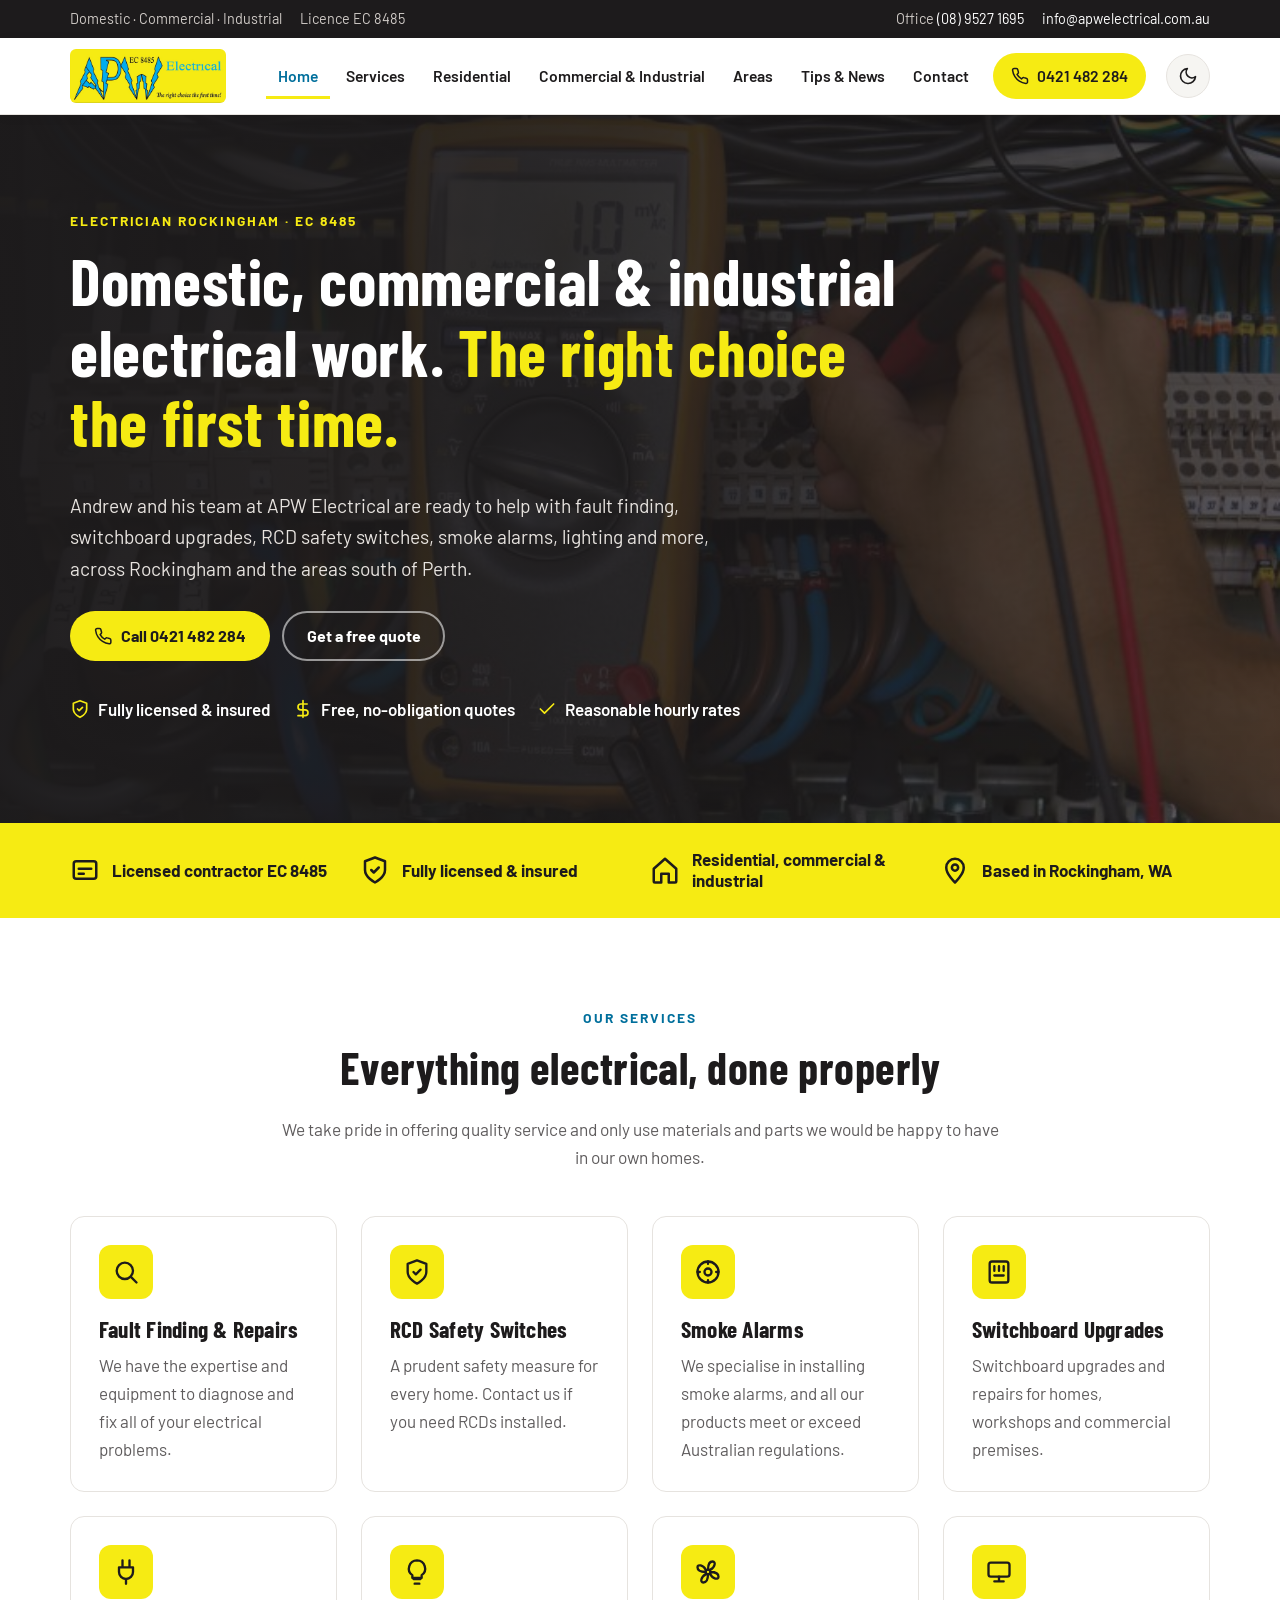
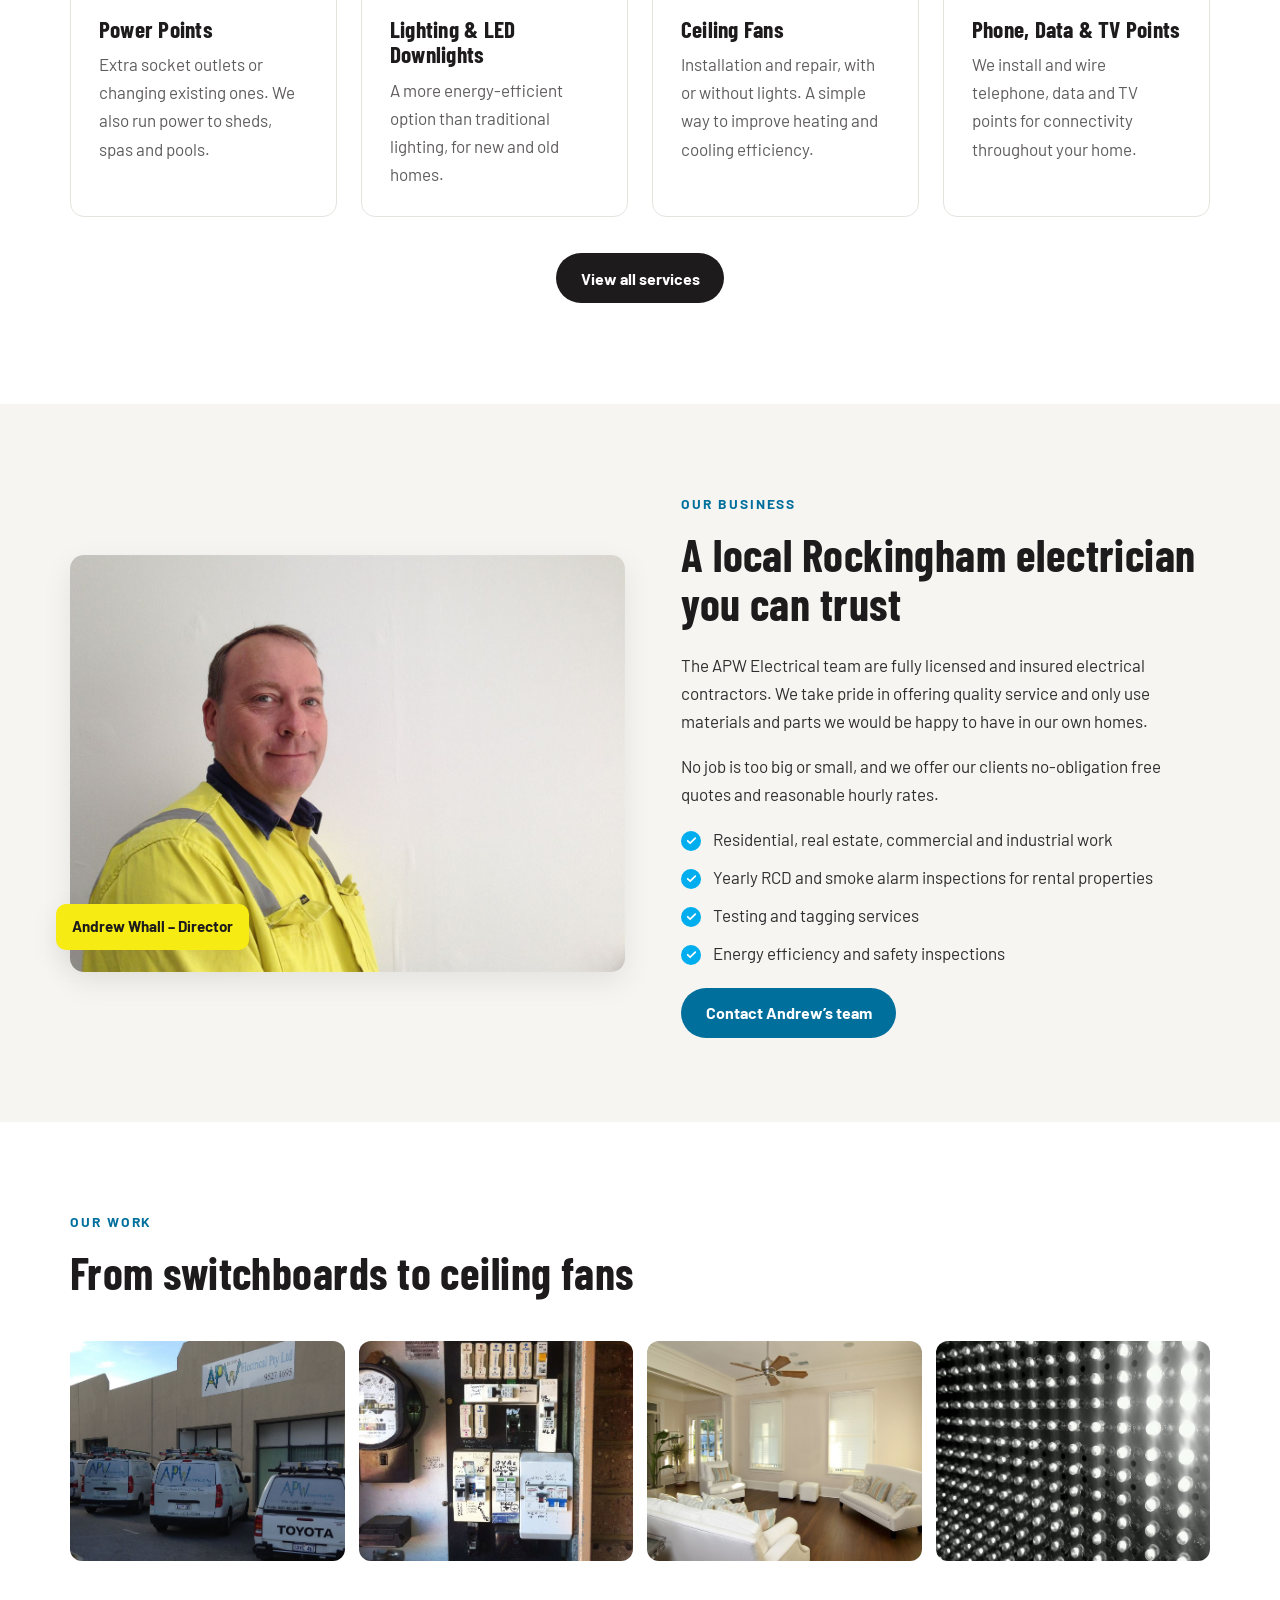
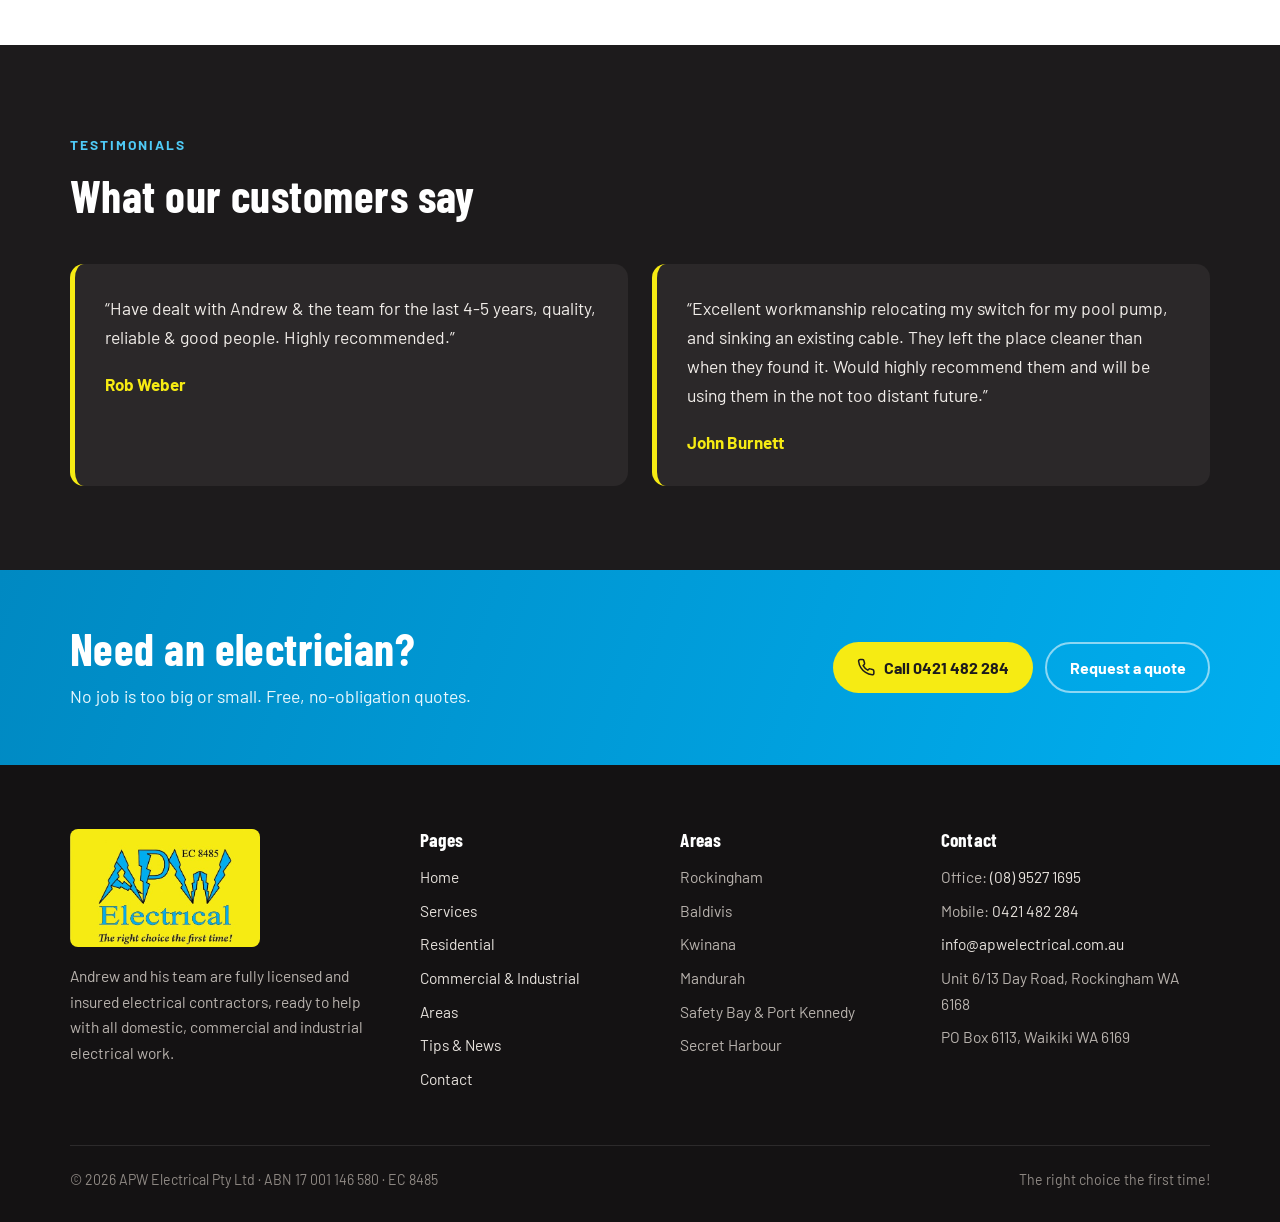
==== commit 612037fd: "Fix tap targets, contrast, narrow phones and headings; add noindex; correct README claims" ====
--- a/index.html
+++ b/index.html
@@ -3,6 +3,7 @@
 <head>
 <meta charset="utf-8">
 <meta name="viewport" content="width=device-width, initial-scale=1">
+  <meta name="robots" content="noindex">
 <title>APW Electrical | Electrician Rockingham | (08) 9527 1695</title>
 <meta name="description" content="Licensed Rockingham electricians for domestic, commercial and industrial work. RCD safety switches, smoke alarms, switchboards, lighting and fault finding. Call 0421 482 284.">
 <meta name="theme-color" content="#1d1b1c">
@@ -171,7 +172,7 @@
         <p>Andrew and his team are fully licensed and insured electrical contractors, ready to help with all domestic, commercial and industrial electrical work.</p>
       </div>
       <div>
-        <h4>Pages</h4>
+        <h3>Pages</h3>
         <ul>
           <li><a href="index.html">Home</a></li>
           <li><a href="services.html">Services</a></li>
@@ -183,7 +184,7 @@
         </ul>
       </div>
       <div>
-        <h4>Areas</h4>
+        <h3>Areas</h3>
         <ul>
           <li>Rockingham</li>
           <li>Baldivis</li>
@@ -194,7 +195,7 @@
         </ul>
       </div>
       <div>
-        <h4>Contact</h4>
+        <h3>Contact</h3>
         <ul>
           <li>Office: <a href="tel:+61895271695">(08) 9527 1695</a></li>
           <li>Mobile: <a href="tel:+61421482284">0421 482 284</a></li>
--- a/css/style.css
+++ b/css/style.css
@@ -345,7 +345,7 @@
 .site-footer { background: var(--footer-bg); color: #b9b3ae; font-size: .97rem; }
 .site-footer .container { padding-top: 64px; padding-bottom: 30px; }
 .footer-grid { display: grid; grid-template-columns: 1.4fr 1fr 1fr 1.2fr; gap: 36px; }
-.site-footer h4 { color: #fff; font-size: 1.2rem; margin-bottom: 14px; }
+.site-footer h3 { color: #fff; font-size: 1.2rem; margin-bottom: 14px; }
 .site-footer ul { list-style: none; margin: 0; padding: 0; }
 .site-footer li { margin-bottom: 8px; }
 .site-footer a { color: #e6e1dc; text-decoration: none; }
@@ -523,3 +523,21 @@
   .gallery img:hover, .split-img:hover img, .card:hover, .card:hover .icon, .btn:hover, .theme-toggle:hover { transform: none; }
 }
 [id] { scroll-margin-top: 96px; }
+
+/* ---------- Spec fixes, 25 Nov 2026: tap targets, readable text, narrow phones ---------- */
+.vh-h { position: absolute; width: 1px; height: 1px; margin: -1px; padding: 0; overflow: hidden; clip-path: inset(50%); white-space: nowrap; border: 0; }
+@media (max-width: 900px) {
+  .site-footer a:not(.btn):not(:has(img, svg)) { display: inline-block; min-width: 44px; padding-top: 11px; padding-bottom: 11px; }
+  .site-footer ul { gap: 0; }
+  .site-footer li { margin-bottom: 0; padding-top: 0; padding-bottom: 0; align-items: center; }
+  .contact-list a { display: inline-block; padding-top: 11px; padding-bottom: 11px; }
+  .topbar a { display: inline-block; min-height: 44px; line-height: 44px; margin: -6px 0; }
+  .topbar .container { padding-top: 6px; padding-bottom: 6px; align-items: center; }
+}
+:root { --link: #006f9c; }
+:root[data-theme="dark"] { --link: #4fcaf6; }
+.eyebrow { font-size: .86rem; color: var(--link); }
+.btn-blue, .btn-dark:hover { background: #006f9c; color: #fff; }
+.btn-blue:hover { background: #00587c; }
+.theme-toggle { width: 44px; height: 44px; }
+.section-dark .eyebrow { color: #4fcaf6; }
